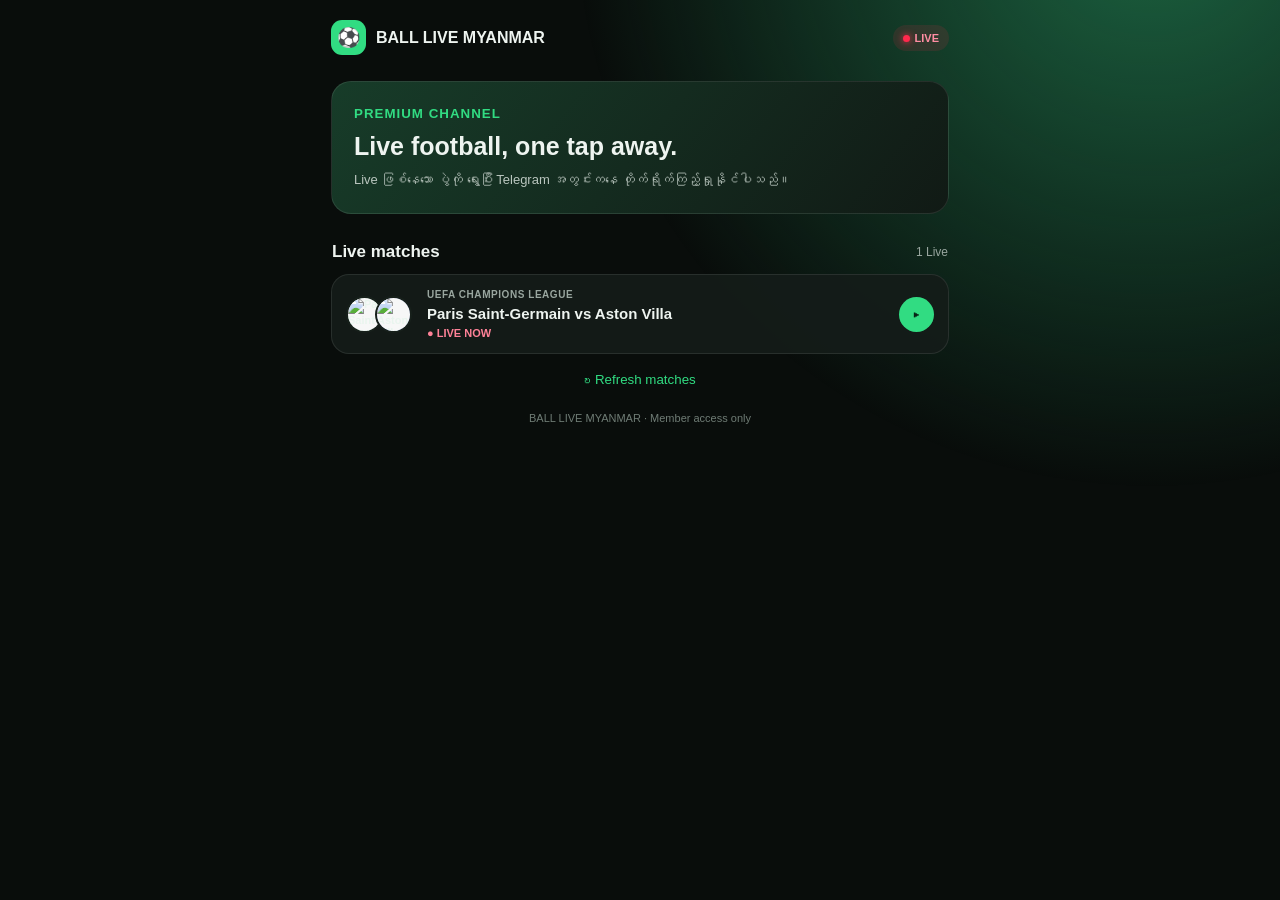
==== index.html @ 0b4b8930 "Initial Ball Live Myanmar app" ====
<!DOCTYPE html>
<html lang="my">
<head>
  <meta charset="UTF-8">
  <meta name="viewport" content="width=device-width,initial-scale=1,maximum-scale=1,user-scalable=no">
  <title>Ball Live Myanmar</title>
  <script src="https://telegram.org/js/telegram-web-app.js"></script>
  <style>
    :root{--green:#31dc82;--ink:#eef4f0;--muted:#99a69f;--line:rgba(255,255,255,.09)}*{box-sizing:border-box}body{margin:0;background:#090d0b;color:var(--ink);font-family:"Segoe UI",Arial,sans-serif}body:before{content:"";position:fixed;inset:0;pointer-events:none;background:radial-gradient(circle at 90% -10%,#1c6341,transparent 38%)}.app{position:relative;max-width:650px;margin:auto;min-height:100vh;padding:20px 16px 32px}header{display:flex;justify-content:space-between;align-items:center;margin-bottom:26px}.brand{display:flex;align-items:center;gap:10px;font-size:16px;font-weight:900}.ball{display:grid;place-items:center;width:35px;height:35px;border-radius:11px;background:var(--green);color:#062315;font-size:19px}.live{padding:7px 10px;border-radius:16px;background:rgba(255,40,75,.12);color:#ff8da3;font-size:11px;font-weight:800}.live i{display:inline-block;width:7px;height:7px;margin-right:5px;border-radius:50%;background:#ff294d;box-shadow:0 0 7px #ff294d}.hero{padding:22px;border:1px solid var(--line);border-radius:20px;background:linear-gradient(130deg,#173c29,#111a15)}.hero small{color:var(--green);font-weight:900;letter-spacing:1px}.hero h1{margin:9px 0 8px;font-size:25px;line-height:1.25}.hero p{margin:0;color:#bac6bf;font-size:13px;line-height:1.6}.head{display:flex;justify-content:space-between;align-items:center;margin:28px 1px 12px}.head h2{margin:0;font-size:17px}.count{color:var(--muted);font-size:12px}.grid{display:grid;gap:11px}.match{display:flex;align-items:center;gap:14px;width:100%;padding:14px;border:1px solid var(--line);border-radius:18px;background:rgba(21,28,25,.93);color:inherit;text-align:left;font:inherit;cursor:pointer}.match:active{transform:scale(.99);border-color:var(--green)}.crests{display:flex;align-items:center;min-width:67px}.crest{display:grid;place-items:center;overflow:hidden;width:37px;height:37px;border:2px solid #17201b;border-radius:50%;background:#254d38;color:#e9f5ee;font-size:11px;font-weight:900}.crest+.crest{margin-left:-8px;background:#263b64}.crest img{width:100%;height:100%;object-fit:contain;background:#f7f7f7}.details{min-width:0;flex:1}.league,.teams,.time{display:block;overflow:hidden;text-overflow:ellipsis;white-space:nowrap}.league{color:var(--muted);font-size:10px;font-weight:800;letter-spacing:.55px;text-transform:uppercase}.teams{margin-top:5px;font-size:15px;font-weight:800}.time{margin-top:5px;color:#ff8298;font-size:11px;font-weight:800}.play{display:grid;place-items:center;flex:none;width:35px;height:35px;border-radius:50%;background:var(--green);color:#062315;font-size:13px}.empty{padding:42px 18px;border:1px dashed rgba(255,255,255,.19);border-radius:18px;color:var(--muted);text-align:center;font-size:14px;line-height:1.7}.empty b{display:block;color:#e1e9e4;font-size:16px}.refresh{display:block;margin:17px auto 0;border:0;background:none;color:var(--green);font:700 13px inherit;cursor:pointer}.foot{margin-top:24px;color:#6f7c75;text-align:center;font-size:11px}
  </style>
</head>
<body>
  <main class="app">
    <header><div class="brand"><span class="ball">⚽</span>BALL LIVE MYANMAR</div><span class="live"><i></i>LIVE</span></header>
    <section class="hero"><small>PREMIUM CHANNEL</small><h1>Live football, one tap away.</h1><p>Live ဖြစ်နေသော ပွဲကို ရွေးပြီး Telegram အတွင်းကနေ တိုက်ရိုက်ကြည့်ရှုနိုင်ပါသည်။</p></section>
    <section><div class="head"><h2>Live matches</h2><span class="count" id="count">Loading...</span></div><div class="grid" id="matches"></div><button class="refresh" id="refresh">↻ Refresh matches</button></section>
    <p class="foot">BALL LIVE MYANMAR · Member access only</p>
  </main>
  <script>
    var tg = window.Telegram && window.Telegram.WebApp;
    if (tg) { tg.ready(); tg.expand(); }
    var list = document.getElementById('matches');
    var count = document.getElementById('count');
    function asText(value) { return String(value || ''); }
    function makeCrest(name, imageUrl) {
      var crest = document.createElement('span'); crest.className = 'crest';
      if (imageUrl) { var image = document.createElement('img'); image.src = imageUrl; image.alt = name + ' logo'; crest.appendChild(image); }
      else { crest.textContent = asText(name).split(/\s+/).slice(0, 2).map(function (part) { return part[0]; }).join('').toUpperCase() || '⚽'; }
      return crest;
    }
    function draw(matches) {
      list.innerHTML = ''; count.textContent = matches.length + ' Live';
      if (!matches.length) { list.innerHTML = '<div class="empty"><b>Live ပွဲမရှိသေးပါ</b>ပွဲစတင်သောအခါ ဒီနေရာမှာ ပေါ်လာပါမည်။</div>'; return; }
      matches.forEach(function (match) {
        var button = document.createElement('button'); button.className = 'match';
        var crests = document.createElement('span'); crests.className = 'crests'; crests.appendChild(makeCrest(match.home, match.homeLogo)); if (match.away) crests.appendChild(makeCrest(match.away, match.awayLogo));
        var details = document.createElement('span'); details.className = 'details';
        var league = document.createElement('span'); league.className = 'league'; league.textContent = asText(match.league || 'FOOTBALL LIVE');
        var teams = document.createElement('span'); teams.className = 'teams'; teams.textContent = match.away ? asText(match.home) + ' vs ' + asText(match.away) : asText(match.home);
        var time = document.createElement('span'); time.className = 'time'; time.textContent = '● ' + asText(match.time || 'LIVE NOW');
        details.appendChild(league); details.appendChild(teams); details.appendChild(time);
        var play = document.createElement('span'); play.className = 'play'; play.textContent = '▶';
        button.appendChild(crests); button.appendChild(details); button.appendChild(play);
        button.onclick = function () { location.href = 'watch.html?id=' + Number(match.id); };
        list.appendChild(button);
      });
    }
    async function load() {
      count.textContent = 'Loading...';
      try { var response = await fetch('/api/matches'); if (!response.ok) throw new Error('Could not load matches'); draw(await response.json()); }
      catch (error) {
        try {
          var fallback = await fetch('/matches.json');
          if (!fallback.ok) throw new Error('No local matches');
          draw((await fallback.json()).filter(function (match) { return match.authorized && match.isLive; }));
        } catch (_) {
          count.textContent = 'Unavailable';
          list.innerHTML = '<div class="empty"><b>ပွဲစာရင်း မရသေးပါ</b>Refresh ပြန်လုပ်ပေးပါ။</div>';
        }
      }
    }
    document.getElementById('refresh').onclick = load; load(); setInterval(load, 30000);
  </script>
</body>
</html>
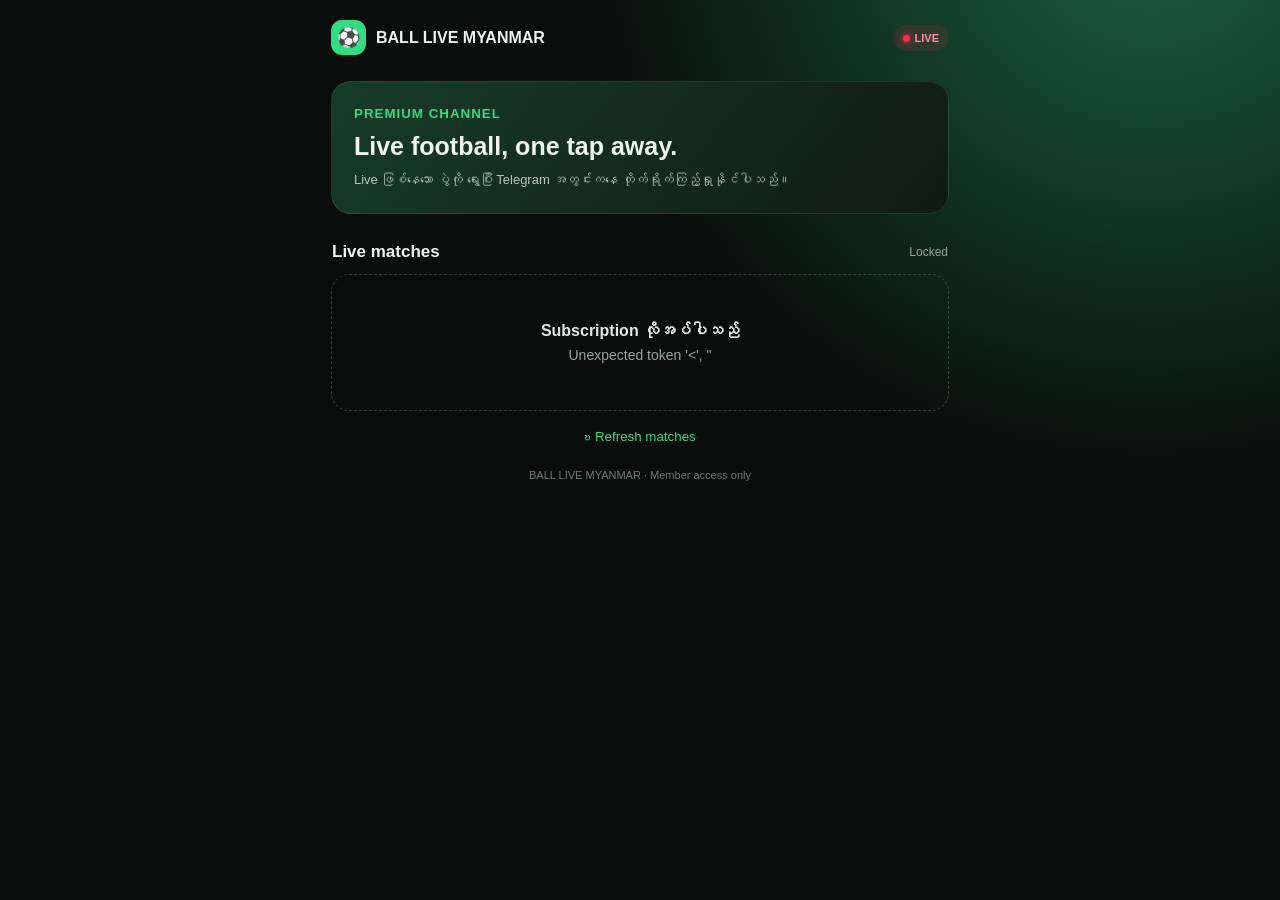
==== commit 57d6fadb: "Add Telegram monthly membership controls" ====
--- a/index.html
+++ b/index.html
@@ -45,18 +45,19 @@
         list.appendChild(button);
       });
     }
+    function apiFetch(url, options) {
+      options = options || {};
+      options.headers = Object.assign({}, options.headers || {}, {
+        'X-Telegram-Init-Data': tg ? tg.initData : ''
+      });
+      return fetch(url, options);
+    }
     async function load() {
       count.textContent = 'Loading...';
-      try { var response = await fetch('/api/matches'); if (!response.ok) throw new Error('Could not load matches'); draw(await response.json()); }
+      try { var response = await apiFetch('/api/matches'); if (!response.ok) { var error = await response.json(); throw new Error(error.error || 'Could not load matches'); } draw(await response.json()); }
       catch (error) {
-        try {
-          var fallback = await fetch('/matches.json');
-          if (!fallback.ok) throw new Error('No local matches');
-          draw((await fallback.json()).filter(function (match) { return match.authorized && match.isLive; }));
-        } catch (_) {
-          count.textContent = 'Unavailable';
-          list.innerHTML = '<div class="empty"><b>ပွဲစာရင်း မရသေးပါ</b>Refresh ပြန်လုပ်ပေးပါ။</div>';
-        }
+        count.textContent = 'Locked';
+        list.innerHTML = '<div class="empty"><b>Subscription လိုအပ်ပါသည်</b>' + error.message + '</div>';
       }
     }
     document.getElementById('refresh').onclick = load; load(); setInterval(load, 30000);
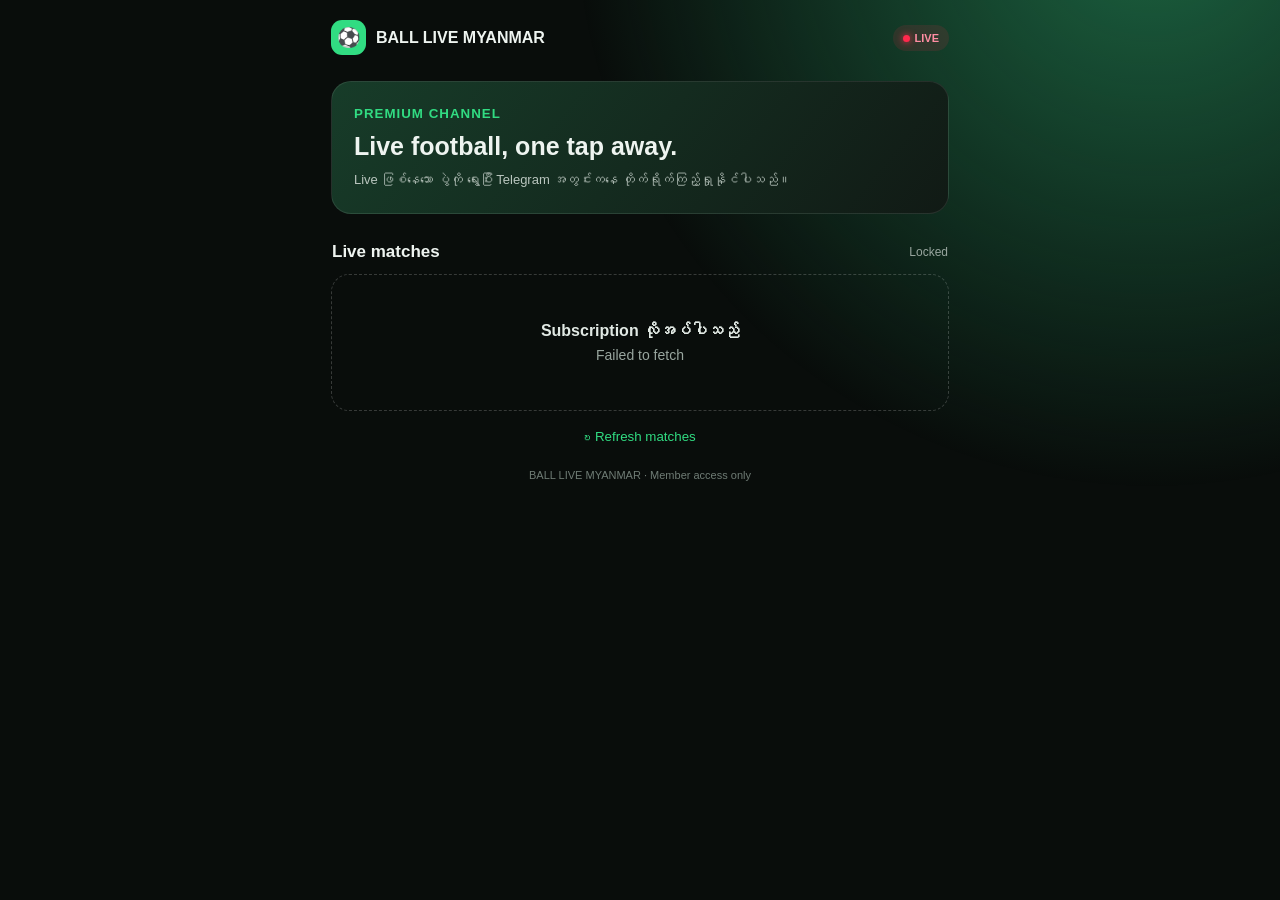
==== commit 47433dac: "Use Supabase API with Vercel web app" ====
--- a/index.html
+++ b/index.html
@@ -45,16 +45,13 @@
         list.appendChild(button);
       });
     }
-    function apiFetch(url, options) {
-      options = options || {};
-      options.headers = Object.assign({}, options.headers || {}, {
-        'X-Telegram-Init-Data': tg ? tg.initData : ''
-      });
-      return fetch(url, options);
+    var apiUrl = 'https://raoxttvjybufllnddupi.supabase.co/functions/v1/ball-api';
+    function apiFetch(action) {
+      return fetch(apiUrl, { method: 'POST', headers: { 'Content-Type': 'application/json', 'X-Telegram-Init-Data': tg ? tg.initData : '' }, body: JSON.stringify({ action: action }) });
     }
     async function load() {
       count.textContent = 'Loading...';
-      try { var response = await apiFetch('/api/matches'); if (!response.ok) { var error = await response.json(); throw new Error(error.error || 'Could not load matches'); } draw(await response.json()); }
+      try { var response = await apiFetch('matches'); if (!response.ok) { var error = await response.json(); throw new Error(error.error || 'Could not load matches'); } draw(await response.json()); }
       catch (error) {
         count.textContent = 'Locked';
         list.innerHTML = '<div class="empty"><b>Subscription လိုအပ်ပါသည်</b>' + error.message + '</div>';
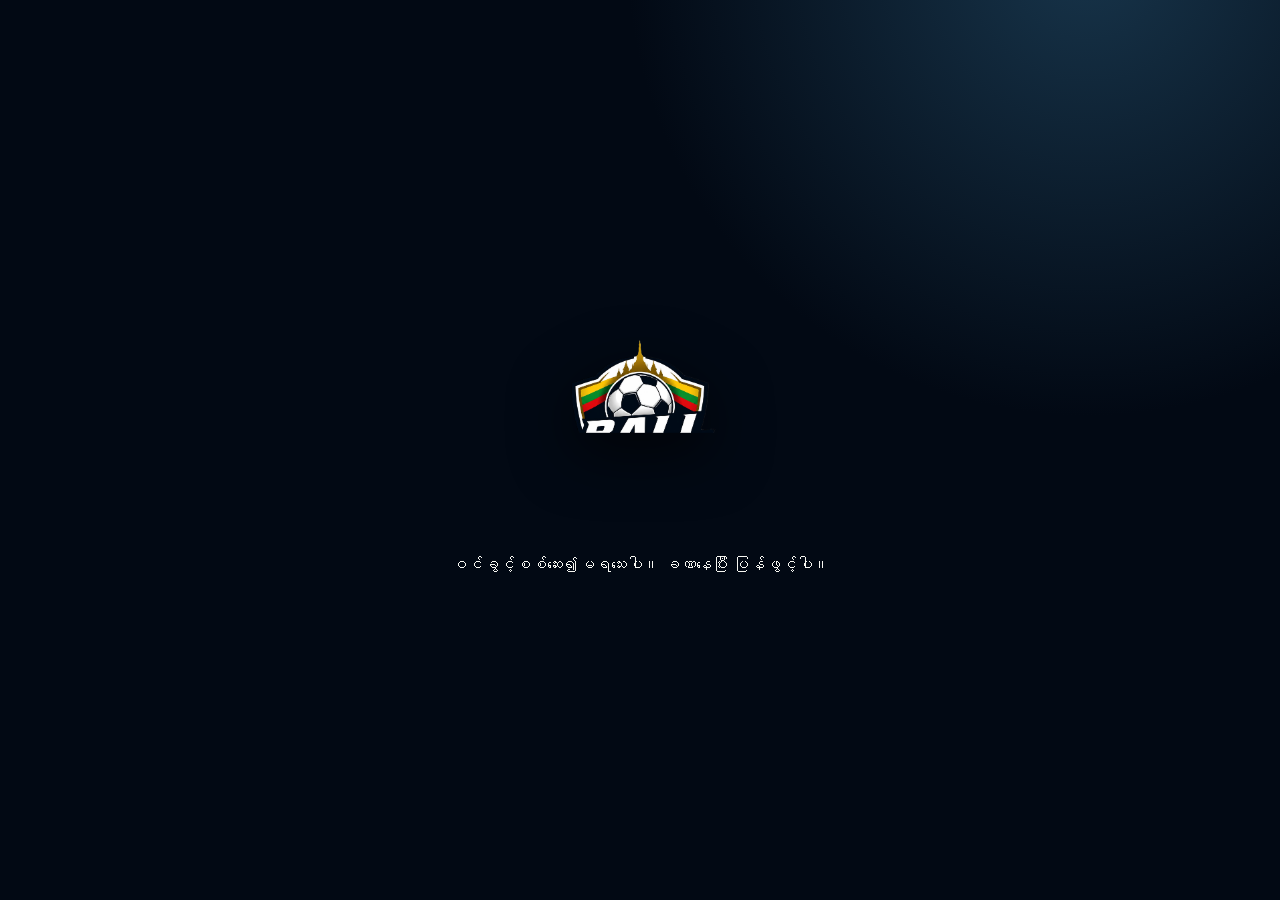
==== commit a0c6437b: "Deploy Ball General Telegram Mini App" ====
--- a/index.html
+++ b/index.html
@@ -1,63 +1,83 @@
-<!DOCTYPE html>
+<!doctype html>
 <html lang="my">
-<head>
-  <meta charset="UTF-8">
-  <meta name="viewport" content="width=device-width,initial-scale=1,maximum-scale=1,user-scalable=no">
-  <title>Ball Live Myanmar</title>
-  <script src="https://telegram.org/js/telegram-web-app.js"></script>
-  <style>
-    :root{--green:#31dc82;--ink:#eef4f0;--muted:#99a69f;--line:rgba(255,255,255,.09)}*{box-sizing:border-box}body{margin:0;background:#090d0b;color:var(--ink);font-family:"Segoe UI",Arial,sans-serif}body:before{content:"";position:fixed;inset:0;pointer-events:none;background:radial-gradient(circle at 90% -10%,#1c6341,transparent 38%)}.app{position:relative;max-width:650px;margin:auto;min-height:100vh;padding:20px 16px 32px}header{display:flex;justify-content:space-between;align-items:center;margin-bottom:26px}.brand{display:flex;align-items:center;gap:10px;font-size:16px;font-weight:900}.ball{display:grid;place-items:center;width:35px;height:35px;border-radius:11px;background:var(--green);color:#062315;font-size:19px}.live{padding:7px 10px;border-radius:16px;background:rgba(255,40,75,.12);color:#ff8da3;font-size:11px;font-weight:800}.live i{display:inline-block;width:7px;height:7px;margin-right:5px;border-radius:50%;background:#ff294d;box-shadow:0 0 7px #ff294d}.hero{padding:22px;border:1px solid var(--line);border-radius:20px;background:linear-gradient(130deg,#173c29,#111a15)}.hero small{color:var(--green);font-weight:900;letter-spacing:1px}.hero h1{margin:9px 0 8px;font-size:25px;line-height:1.25}.hero p{margin:0;color:#bac6bf;font-size:13px;line-height:1.6}.head{display:flex;justify-content:space-between;align-items:center;margin:28px 1px 12px}.head h2{margin:0;font-size:17px}.count{color:var(--muted);font-size:12px}.grid{display:grid;gap:11px}.match{display:flex;align-items:center;gap:14px;width:100%;padding:14px;border:1px solid var(--line);border-radius:18px;background:rgba(21,28,25,.93);color:inherit;text-align:left;font:inherit;cursor:pointer}.match:active{transform:scale(.99);border-color:var(--green)}.crests{display:flex;align-items:center;min-width:67px}.crest{display:grid;place-items:center;overflow:hidden;width:37px;height:37px;border:2px solid #17201b;border-radius:50%;background:#254d38;color:#e9f5ee;font-size:11px;font-weight:900}.crest+.crest{margin-left:-8px;background:#263b64}.crest img{width:100%;height:100%;object-fit:contain;background:#f7f7f7}.details{min-width:0;flex:1}.league,.teams,.time{display:block;overflow:hidden;text-overflow:ellipsis;white-space:nowrap}.league{color:var(--muted);font-size:10px;font-weight:800;letter-spacing:.55px;text-transform:uppercase}.teams{margin-top:5px;font-size:15px;font-weight:800}.time{margin-top:5px;color:#ff8298;font-size:11px;font-weight:800}.play{display:grid;place-items:center;flex:none;width:35px;height:35px;border-radius:50%;background:var(--green);color:#062315;font-size:13px}.empty{padding:42px 18px;border:1px dashed rgba(255,255,255,.19);border-radius:18px;color:var(--muted);text-align:center;font-size:14px;line-height:1.7}.empty b{display:block;color:#e1e9e4;font-size:16px}.refresh{display:block;margin:17px auto 0;border:0;background:none;color:var(--green);font:700 13px inherit;cursor:pointer}.foot{margin-top:24px;color:#6f7c75;text-align:center;font-size:11px}
-  </style>
-</head>
-<body>
-  <main class="app">
-    <header><div class="brand"><span class="ball">⚽</span>BALL LIVE MYANMAR</div><span class="live"><i></i>LIVE</span></header>
-    <section class="hero"><small>PREMIUM CHANNEL</small><h1>Live football, one tap away.</h1><p>Live ဖြစ်နေသော ပွဲကို ရွေးပြီး Telegram အတွင်းကနေ တိုက်ရိုက်ကြည့်ရှုနိုင်ပါသည်။</p></section>
-    <section><div class="head"><h2>Live matches</h2><span class="count" id="count">Loading...</span></div><div class="grid" id="matches"></div><button class="refresh" id="refresh">↻ Refresh matches</button></section>
-    <p class="foot">BALL LIVE MYANMAR · Member access only</p>
-  </main>
-  <script>
-    var tg = window.Telegram && window.Telegram.WebApp;
-    if (tg) { tg.ready(); tg.expand(); }
-    var list = document.getElementById('matches');
-    var count = document.getElementById('count');
-    function asText(value) { return String(value || ''); }
-    function makeCrest(name, imageUrl) {
-      var crest = document.createElement('span'); crest.className = 'crest';
-      if (imageUrl) { var image = document.createElement('img'); image.src = imageUrl; image.alt = name + ' logo'; crest.appendChild(image); }
-      else { crest.textContent = asText(name).split(/\s+/).slice(0, 2).map(function (part) { return part[0]; }).join('').toUpperCase() || '⚽'; }
-      return crest;
-    }
-    function draw(matches) {
-      list.innerHTML = ''; count.textContent = matches.length + ' Live';
-      if (!matches.length) { list.innerHTML = '<div class="empty"><b>Live ပွဲမရှိသေးပါ</b>ပွဲစတင်သောအခါ ဒီနေရာမှာ ပေါ်လာပါမည်။</div>'; return; }
-      matches.forEach(function (match) {
-        var button = document.createElement('button'); button.className = 'match';
-        var crests = document.createElement('span'); crests.className = 'crests'; crests.appendChild(makeCrest(match.home, match.homeLogo)); if (match.away) crests.appendChild(makeCrest(match.away, match.awayLogo));
-        var details = document.createElement('span'); details.className = 'details';
-        var league = document.createElement('span'); league.className = 'league'; league.textContent = asText(match.league || 'FOOTBALL LIVE');
-        var teams = document.createElement('span'); teams.className = 'teams'; teams.textContent = match.away ? asText(match.home) + ' vs ' + asText(match.away) : asText(match.home);
-        var time = document.createElement('span'); time.className = 'time'; time.textContent = '● ' + asText(match.time || 'LIVE NOW');
-        details.appendChild(league); details.appendChild(teams); details.appendChild(time);
-        var play = document.createElement('span'); play.className = 'play'; play.textContent = '▶';
-        button.appendChild(crests); button.appendChild(details); button.appendChild(play);
-        button.onclick = function () { location.href = 'watch.html?id=' + Number(match.id); };
-        list.appendChild(button);
-      });
-    }
-    var apiUrl = 'https://raoxttvjybufllnddupi.supabase.co/functions/v1/ball-api';
-    function apiFetch(action) {
-      return fetch(apiUrl, { method: 'POST', headers: { 'Content-Type': 'application/json', 'X-Telegram-Init-Data': tg ? tg.initData : '' }, body: JSON.stringify({ action: action }) });
-    }
-    async function load() {
-      count.textContent = 'Loading...';
-      try { var response = await apiFetch('matches'); if (!response.ok) { var error = await response.json(); throw new Error(error.error || 'Could not load matches'); } draw(await response.json()); }
-      catch (error) {
-        count.textContent = 'Locked';
-        list.innerHTML = '<div class="empty"><b>Subscription လိုအပ်ပါသည်</b>' + error.message + '</div>';
-      }
-    }
-    document.getElementById('refresh').onclick = load; load(); setInterval(load, 30000);
-  </script>
-</body>
+  <head>
+    <meta charset="UTF-8" />
+    <meta name="viewport" content="width=device-width, initial-scale=1" />
+    <meta name="theme-color" content="#020914" />
+    <title>Ball General Myanmar — Match Centre</title>
+    <meta name="description" content="Live football fixtures and scores for Ball General Myanmar." />
+    <link rel="icon" type="image/png" href="./assets/ball-general-logo.png" />
+    <link rel="stylesheet" href="./styles.css" />
+  </head>
+  <body>
+    <section id="access-gate" class="access-gate" aria-live="polite">
+      <img src="./assets/ball-general-logo.png" alt="Ball General Myanmar" />
+      <div id="gate-loading">Telegram account စစ်ဆေးနေပါတယ်…</div>
+      <div id="gate-locked" hidden>
+        <h1>Member ဝင်ခွင့်လိုအပ်ပါတယ်</h1>
+        <p id="payment-text">KPay ဖြင့်ငွေလွှဲပြီး slip ကို Bot သို့ပို့ပါ။</p>
+        <button id="close-mini-app" type="button">Telegram Bot သို့ပြန်မယ်</button>
+      </div>
+    </section>
+    <div id="app-shell" hidden>
+    <header class="topbar">
+      <a class="brand" href="./" aria-label="Ball General Myanmar home">
+        <img class="brand-logo" src="./assets/ball-general-logo.png" alt="" />
+        <span><strong>BALL GENERAL</strong><small>MYANMAR</small></span>
+      </a>
+      <div class="live-clock"><span id="provider-dot"></span><span id="provider-state">Demo mode</span><span class="clock-separator">•</span><span id="clock">Myanmar time</span></div>
+    </header>
+
+    <main>
+      <section class="intro">
+        <div>
+          <p class="eyebrow">BALL GENERAL TV</p>
+          <h1>ဒီနေ့ ဘောလုံးပွဲများ</h1>
+        </div>
+        <div class="summary" aria-live="polite">
+          <span><strong id="total-count">—</strong> ပွဲ</span>
+          <span><strong id="live-count">—</strong> တိုက်ရိုက်</span>
+        </div>
+      </section>
+
+      <section class="match-panel" aria-label="Football matches">
+        <div class="controls">
+          <label class="search-box"><span aria-hidden="true">⌕</span><input id="match-search" type="search" placeholder="အသင်း သို့ League ရှာရန်" autocomplete="off" /></label>
+          <div class="tabs" role="tablist" aria-label="Match status">
+            <button class="tab active" data-filter="all" role="tab" aria-selected="true">အားလုံး</button>
+            <button class="tab" data-filter="live" role="tab" aria-selected="false">တိုက်ရိုက်</button>
+            <button class="tab" data-filter="available" role="tab" aria-selected="false">ကြည့်လို့ရ</button>
+            <button class="tab" data-filter="upcoming" role="tab" aria-selected="false">မကြာမီ</button>
+            <button class="tab" data-filter="finished" role="tab" aria-selected="false">ပြီးဆုံး</button>
+          </div>
+          <div class="control-actions">
+            <label class="league-select"><span class="sr-only">League ရွေးရန်</span><select id="league-filter"><option value="all">League အားလုံး</option></select></label>
+            <button id="refresh" class="refresh" type="button" aria-label="ပွဲစာရင်းအသစ်ပြန်ယူရန်">↻ <span>ပြန်စစ်မယ်</span></button>
+          </div>
+        </div>
+
+        <div id="notice" class="notice">ပွဲစာရင်း ရယူနေပါတယ်…</div>
+        <div id="matches" class="matches" aria-live="polite"></div>
+      </section>
+    </main>
+
+    <div id="player-modal" class="modal" hidden>
+      <button class="modal-backdrop" data-close-player aria-label="Close video player"></button>
+      <section class="player-dialog" role="dialog" aria-modal="true" aria-labelledby="player-title">
+        <div class="player-top">
+          <div><p id="player-league">LIVE</p><h2 id="player-title">Match stream</h2></div>
+          <button class="close" data-close-player aria-label="Close video player">×</button>
+        </div>
+        <div id="player-stage" class="player-stage"><div class="player-message">Preparing official stream…</div></div>
+      </section>
+    </div>
+
+    <footer>
+      <span>Ball General Myanmar</span>
+      <span>တရားဝင်ခွင့်ပြုထားသော stream များသာ</span>
+    </footer>
+    </div>
+    <script src="https://telegram.org/js/telegram-web-app.js"></script>
+    <script src="./app.js"></script>
+  </body>
 </html>
--- a/styles.css
+++ b/styles.css
@@ -0,0 +1,127 @@
+:root {
+  color-scheme: dark;
+  --bg: #020914;
+  --panel: #071321;
+  --line: #26344a;
+  --text: #f7f7f2;
+  --muted: #a5afbd;
+  --lime: #f2c230;
+  --orange: #e8202f;
+  font-family: Inter, ui-sans-serif, system-ui, -apple-system, BlinkMacSystemFont, "Segoe UI", sans-serif;
+}
+
+* { box-sizing: border-box; }
+body { margin: 0; min-height: 100vh; background: radial-gradient(circle at 85% -5%, #17344a 0, transparent 32%), var(--bg); color: var(--text); }
+button, a { font: inherit; }
+.access-gate { min-height: 100vh; display: grid; place-content: center; justify-items: center; gap: 18px; padding: 28px; text-align: center; }
+.access-gate[hidden] { display: none; }
+.access-gate img { width: min(210px, 52vw); height: auto; filter: drop-shadow(0 18px 30px #000a); }
+.access-gate h1 { font-size: clamp(24px, 6vw, 38px); }
+.access-gate p { max-width: 420px; color: var(--muted); line-height: 1.7; }
+.access-gate button { min-height: 48px; padding: 12px 20px; border: 0; border-radius: 999px; background: var(--lime); color: #071321; font-weight: 800; cursor: pointer; }
+.topbar { height: 82px; padding: 0 clamp(20px, 5vw, 72px); display: flex; align-items: center; justify-content: space-between; border-bottom: 1px solid var(--line); }
+.brand { color: inherit; text-decoration: none; display: flex; align-items: center; gap: 12px; }
+.brand-logo { width: 62px; height: 62px; object-fit: contain; filter: drop-shadow(0 7px 14px #0009); }
+.brand strong, .brand small { display: block; line-height: 1.02; letter-spacing: .08em; }
+.brand small { margin-top: 5px; color: var(--muted); font-size: 11px; }
+.live-clock { display: flex; align-items: center; gap: 9px; color: var(--muted); font-size: 14px; }
+.live-clock > span:first-child { width: 8px; height: 8px; border-radius: 50%; background: #707b8a; box-shadow: 0 0 0 5px #ffffff10; }
+.live-clock.connected > span:first-child { background: #00a651; box-shadow: 0 0 0 5px #00a65120; }
+.clock-separator { color: #536072; }
+main { width: min(1180px, calc(100% - 40px)); margin: 0 auto; }
+.intro { padding: 38px 0 26px; display: flex; align-items: end; justify-content: space-between; gap: 40px; }
+.eyebrow { margin: 0 0 12px; color: var(--lime); font-size: 13px; font-weight: 800; letter-spacing: .18em; }
+h1 { margin: 0; font-size: clamp(30px, 4.5vw, 50px); line-height: 1.2; letter-spacing: -.035em; }
+h1 em { color: var(--lime); font-style: normal; }
+.summary { display: flex; gap: 28px; padding-bottom: 7px; color: var(--muted); font-size: 14px; white-space: nowrap; }
+.summary strong { color: var(--text); font-size: 23px; margin-right: 5px; }
+.match-panel { border-top: 1px solid var(--line); }
+.controls { position: sticky; top: 0; z-index: 8; min-height: 78px; display: grid; grid-template-columns: minmax(220px, 1fr) auto auto; align-items: center; gap: 12px; background: #020914ea; backdrop-filter: blur(14px); }
+.search-box { height: 40px; display: flex; align-items: center; gap: 8px; padding: 0 12px; border: 1px solid var(--line); border-radius: 11px; background: #071321; color: var(--muted); }
+.search-box:focus-within { border-color: #b89522; box-shadow: 0 0 0 3px #f2c23014; }
+.search-box input { width: 100%; border: 0; outline: 0; color: var(--text); background: transparent; font-size: 15px; }
+.search-box input::placeholder { color: #778394; }
+.control-actions { display: flex; align-items: center; gap: 8px; }
+.league-select select { min-width: 190px; max-width: 280px; padding: 10px 34px 10px 14px; border: 1px solid var(--line); border-radius: 999px; color: var(--text); background: #071321; cursor: pointer; }
+.sr-only { position: absolute; width: 1px; height: 1px; padding: 0; margin: -1px; overflow: hidden; clip: rect(0, 0, 0, 0); white-space: nowrap; border: 0; }
+.tabs { display: flex; gap: 5px; overflow-x: auto; }
+.tab, .refresh { min-height: 40px; color: var(--muted); background: transparent; border: 1px solid transparent; border-radius: 999px; padding: 8px 12px; font-size: 14px; line-height: 1.35; white-space: nowrap; cursor: pointer; }
+.tab:hover, .refresh:hover { color: var(--text); border-color: var(--line); }
+.tab.active { background: var(--lime); color: #071321; font-weight: 750; }
+.refresh { border-color: var(--line); }
+.notice { padding: 42px 0; color: var(--muted); }
+.matches { display: grid; grid-template-columns: repeat(2, minmax(0, 1fr)); gap: 12px; }
+.league-group { grid-column: 1 / -1; display: grid; grid-template-columns: repeat(2, minmax(0, 1fr)); gap: 12px; margin-bottom: 22px; }
+.league-title { grid-column: 1 / -1; display: flex; align-items: center; gap: 12px; margin: 20px 0 2px; font-size: 18px; letter-spacing: -.02em; }
+.league-title::after { content: ""; height: 1px; flex: 1; background: var(--line); }
+.league-title span { color: var(--muted); font-size: 13px; font-weight: 500; }
+.match { position: relative; overflow: hidden; min-height: 216px; padding: 22px; border: 1px solid var(--line); background: linear-gradient(145deg, #0a1929, #050e19); border-radius: 18px; transition: border-color .2s ease, transform .2s ease; }
+.match:hover { border-color: #75652e; transform: translateY(-2px); }
+.match::after { content: attr(data-index); position: absolute; right: -4px; bottom: -26px; font-size: 96px; font-weight: 900; color: #ffffff07; }
+.match-head { display: flex; justify-content: space-between; gap: 16px; color: var(--muted); font-size: 13px; }
+.match-head strong { color: var(--text); font-size: 12px; letter-spacing: .06em; text-transform: uppercase; overflow: hidden; text-overflow: ellipsis; white-space: nowrap; }
+.status { color: var(--muted); }
+.status.live { color: var(--orange); font-weight: 800; }
+.availability { display: inline-flex; align-items: center; gap: 6px; margin-top: 12px; color: var(--muted); font-size: 12px; font-weight: 800; letter-spacing: .06em; }
+.availability::before { content: ""; width: 7px; height: 7px; border-radius: 50%; background: #6f7a89; }
+.availability.yes { color: #16b866; }
+.availability.yes::before { background: #00a651; box-shadow: 0 0 0 4px #00a65120; }
+.availability.no { color: #f06a74; }
+.availability.no::before { background: var(--orange); }
+.teams { margin-top: 25px; display: grid; grid-template-columns: 1fr auto 1fr; align-items: center; gap: 12px; }
+.team { display: flex; align-items: center; gap: 11px; min-width: 0; font-weight: 720; }
+.team.away { flex-direction: row-reverse; text-align: right; }
+.team img { width: 42px; height: 42px; border-radius: 50%; object-fit: contain; background: #fff; padding: 4px; flex: 0 0 auto; }
+.team span { overflow: hidden; text-overflow: ellipsis; }
+.score { min-width: 70px; text-align: center; }
+.score strong { display: block; font-size: 22px; letter-spacing: -.03em; }
+.score small { color: var(--muted); font-size: 12px; }
+.watch { position: relative; z-index: 1; width: 100%; min-height: 46px; margin-top: 24px; padding: 11px 16px; border: 1px solid #384960; border-radius: 11px; background: #101e30; color: var(--text); font-weight: 750; cursor: pointer; }
+.watch:hover { background: var(--lime); color: #071321; border-color: var(--lime); }
+.watch:disabled { cursor: not-allowed; color: #748093; background: #0a1421; border-color: var(--line); }
+.empty { grid-column: 1 / -1; padding: 70px 20px; text-align: center; color: var(--muted); border: 1px dashed var(--line); border-radius: 18px; }
+.modal[hidden] { display: none; }
+.modal { position: fixed; inset: 0; z-index: 20; display: grid; place-items: center; padding: 20px; }
+.modal-backdrop { position: absolute; inset: 0; border: 0; background: #01050cdf; backdrop-filter: blur(12px); }
+.player-dialog { position: relative; width: min(1000px, 100%); overflow: hidden; border: 1px solid #384960; border-radius: 22px; background: #050d18; box-shadow: 0 30px 100px #000; }
+.player-top { padding: 18px 20px; display: flex; align-items: center; justify-content: space-between; }
+.player-top p { margin: 0 0 3px; color: var(--lime); font-size: 12px; font-weight: 800; letter-spacing: .14em; }
+.player-top h2 { margin: 0; font-size: 20px; }
+.close { width: 42px; height: 42px; border-radius: 50%; border: 1px solid var(--line); color: var(--text); background: transparent; font-size: 26px; cursor: pointer; }
+.player-stage { aspect-ratio: 16 / 9; display: grid; place-items: center; background: #01040a; }
+.player-stage video, .player-stage iframe { width: 100%; height: 100%; border: 0; }
+.player-message { max-width: 480px; padding: 24px; text-align: center; color: var(--muted); line-height: 1.6; }
+footer { width: min(1180px, calc(100% - 40px)); margin: 70px auto 0; padding: 24px 0 40px; border-top: 1px solid var(--line); display: flex; justify-content: space-between; color: var(--muted); font-size: 13px; }
+.admin-page { min-height: 100vh; display: grid; place-content: center; justify-items: center; gap: 20px; padding: 24px; }
+.admin-logo { width: 120px; height: 120px; object-fit: contain; }
+.admin-card { width: min(460px, calc(100vw - 40px)); padding: 28px; border: 1px solid var(--line); border-radius: 20px; background: var(--panel); }
+.admin-card form { display: grid; gap: 16px; margin-top: 26px; }
+.admin-card label { display: grid; gap: 8px; color: var(--muted); font-size: 14px; }
+.admin-card input { min-height: 46px; padding: 10px 12px; border: 1px solid var(--line); border-radius: 10px; background: var(--bg); color: var(--text); font: inherit; }
+.admin-result { min-height: 24px; color: var(--muted); line-height: 1.6; }
+@media (max-width: 1100px) {
+  .controls { grid-template-columns: minmax(220px, 1fr) auto; padding: 12px 0; }
+  .search-box { grid-column: 1 / -1; }
+  .tabs { min-width: 0; }
+  .control-actions { justify-self: end; }
+}
+@media (max-width: 760px) {
+  .topbar { height: 72px; }
+  .brand-logo { width: 52px; height: 52px; }
+  .live-clock { display: none; }
+  .intro { padding-top: 42px; display: block; }
+  .summary { margin-top: 28px; }
+  .controls { top: 0; grid-template-columns: 1fr; align-items: stretch; padding: 14px 0; }
+  .tabs { order: 2; }
+  .tab, .refresh { min-height: 38px; padding: 7px 11px; font-size: 13px; }
+  .control-actions { order: 3; }
+  .control-actions { width: 100%; }
+  .league-select { flex: 1; }
+  .league-select select { width: 100%; max-width: none; }
+  .refresh span { display: none; }
+  .matches { grid-template-columns: 1fr; }
+  .league-group { grid-template-columns: 1fr; }
+  .team { display: grid; justify-items: center; text-align: center; font-size: 14px; }
+  .team.away { display: grid; text-align: center; }
+  footer { display: block; line-height: 2; }
+}
